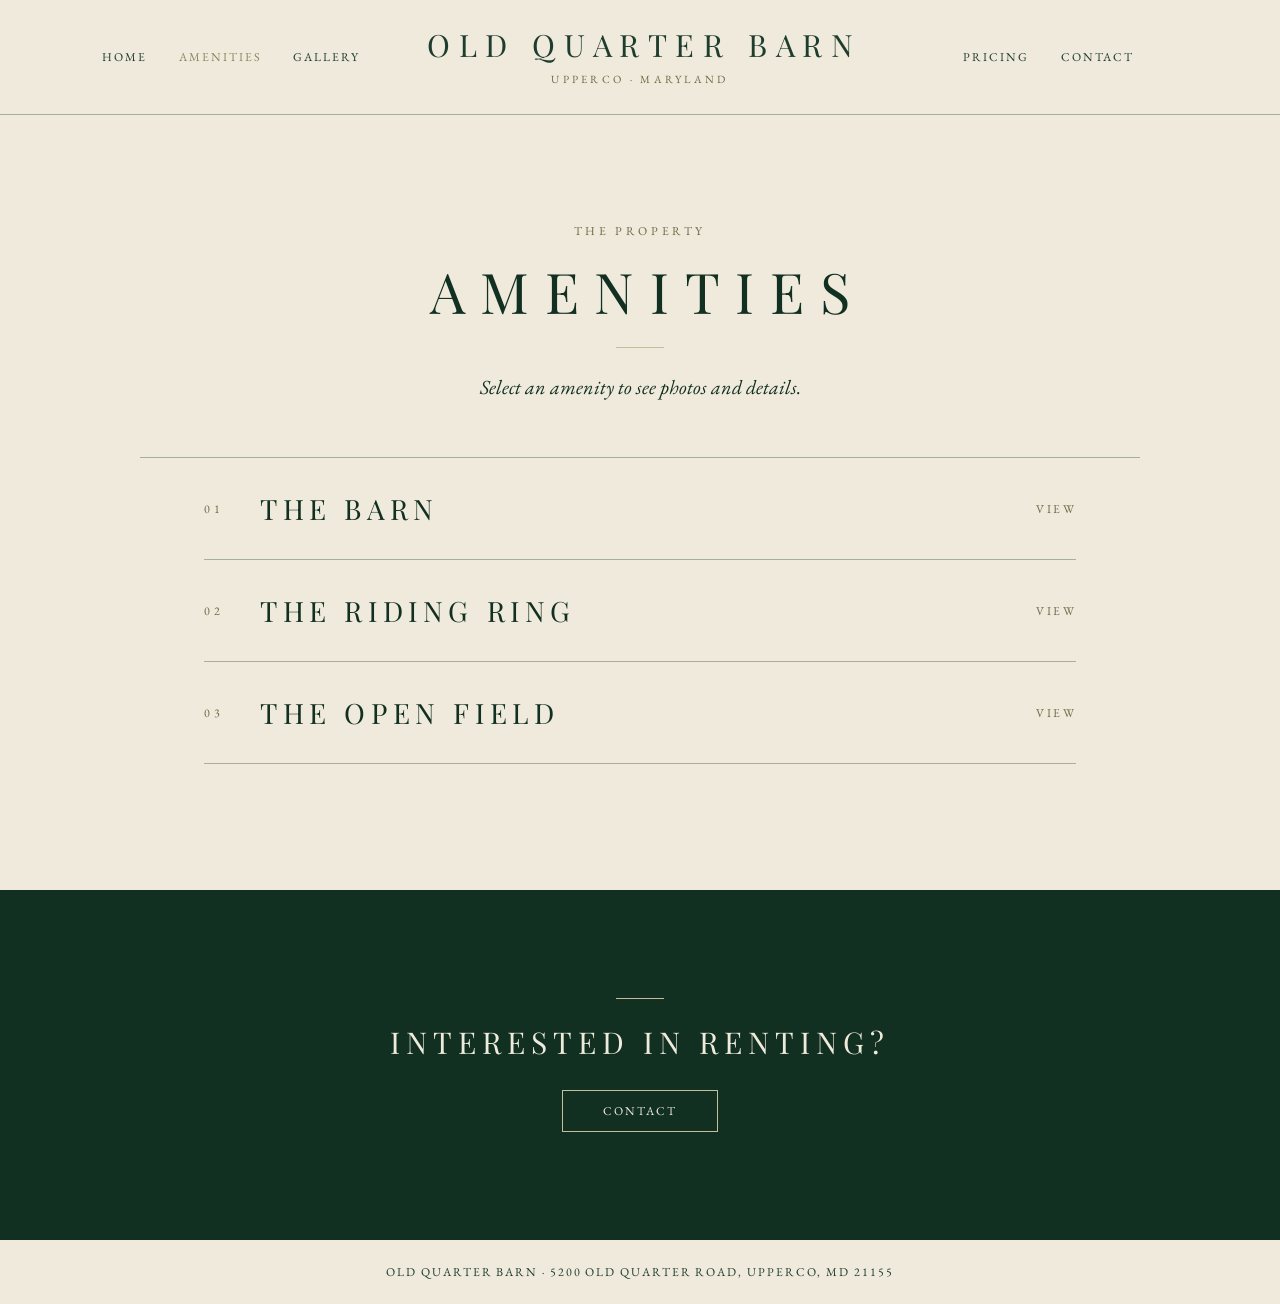
==== amenities.html @ 8952eebc "Add files via upload" ====
<!DOCTYPE html><html lang=en><head><title>Amenities · Old Quarter Barn</title><meta charset="utf-8"><meta name="viewport" content="width=device-width, initial-scale=1"><link rel="preconnect" href="https://fonts.googleapis.com"><link href="https://fonts.googleapis.com/css2?family=Pinyon+Script&family=Playfair+Display:wght@400;500&family=EB+Garamond:ital,wght@0,400;1,400&family=Cormorant+Garamond:ital,wght@0,300;0,400&display=swap" rel="stylesheet"><link rel="stylesheet" href="style.css"></head><body>
<header><nav><a href="index.html" class="">Home</a><a href="amenities.html" class="cur">Amenities</a><a href="index.html#gallery">Gallery</a></nav>
<div class="brand"><b>Old Quarter Barn</b><span>Upperco &middot; Maryland</span></div>
<nav><a href="index.html#pricing">Pricing</a><a href="index.html#visit">Contact</a></nav></header>
<section class="pagehead"><small>The Property</small><h1>Amenities</h1><div class="rule"></div><p>Select an amenity to see photos and details.</p></section>
<section class="list" id="list"></section>
<section class="dark deep" style="padding:12vh 5vw"><div class="rule"></div><h2 style="margin-bottom:28px">Interested in renting?</h2><a class="btn" style="background:none" href="index.html#visit">Contact</a></section>
<footer>Old Quarter Barn · 5200 Old Quarter Road, Upperco, MD 21155</footer>
<div id="ov"><div class="pic"><img id="pimg" alt=""><button class="arr" style="left:40px" id="prev" aria-label="Previous">&#8249;</button><button class="arr r" style="right:40px" id="next" aria-label="Next">&#8250;</button><div class="dots" id="dots"></div></div>
<div class="txt"><h2 id="ttl"></h2><div class="rule" style="margin:0 0 28px"></div><div id="body"></div><a class="btn" href="index.html#visit">Contact</a></div></div>
<button id="close">Close &times;</button>
<script>
var D=[
{name:'The Barn',pics:['media/aerial.jpg','media/interior.jpg','media/barn.jpg'],long:['A covered barn with two stalls, set at the center of the property.','Your horses are kept under cover and close to the ring and field, so everything you need each day is within a short walk.','The barn is yours alone for the length of the rental, with no other tenants on site.']},
{name:'The Riding Ring',pics:['media/ring.jpg','media/rider.jpg','media/aerial.jpg'],long:['A riding ring reserved for your use throughout the month.','Schedule your own lessons, schooling and training without waiting for a turn or sharing the space with other riders.','The ring sits beside the barn and field, which keeps tacking up, riding and cooling out within one stretch of the property.']},
{name:'The Open Field',pics:['media/fence.jpg','media/aerial.jpg','media/rider.jpg'],long:['An open field with room to ride, hack and park.','Use it for conditioning work, turnout or simply extra space around the barn and ring.','Like the rest of the property, the field is exclusively yours for the month.']}];
var o=-1,s=0,$=function(i){return document.getElementById(i)};
$('list').innerHTML=D.map(function(d,i){return '<button data-i="'+i+'"><span class="num">0'+(i+1)+'</span><span class="nm">'+d.name+'</span><span class="v">View</span></button>'}).join('');
function draw(){var d=D[o];$('ttl').textContent=d.name;$('body').innerHTML=d.long.map(function(p){return '<p>'+p+'</p>'}).join('');$('pimg').src=d.pics[s];$('pimg').alt=d.name;
$('dots').innerHTML=d.pics.map(function(_,i){return '<i data-s="'+i+'" style="width:'+(i==s?48:28)+'px;opacity:'+(i==s?1:.4)+'"></i>'}).join('')}
function open_(i){o=i;s=0;draw();$('ov').classList.add('open');document.body.style.overflow='hidden'}
function close_(){o=-1;$('ov').classList.remove('open');document.body.style.overflow=''}
function step(d){if(o<0)return;s=(s+d+3)%3;draw()}
$('list').onclick=function(e){var b=e.target.closest('button');if(b)open_(+b.dataset.i)};
$('dots').onclick=function(e){if(e.target.dataset.s){s=+e.target.dataset.s;draw()}};
$('prev').onclick=function(){step(-1)};$('next').onclick=function(){step(1)};$('close').onclick=close_;
document.addEventListener('keydown',function(e){if(e.key=='Escape')close_();if(e.key=='ArrowRight')step(1);if(e.key=='ArrowLeft')step(-1)});
setInterval(function(){step(1)},5000);
</script></body></html>
---- style.css ----
*{box-sizing:border-box}
body{margin:0;background:#efeadb;font-family:'EB Garamond',serif;color:#123022;font-size:19px}
a{color:#1f3d2e}a:hover{color:#123022}html{scroll-behavior:smooth}
header{display:grid;grid-template-columns:minmax(0,1fr) auto minmax(0,1fr);align-items:center;gap:20px;padding:28px 5vw;border-bottom:1px solid rgba(31,61,46,.35);color:#1f3d2e}
nav{display:flex;gap:clamp(12px,2.5vw,48px);flex-wrap:wrap;justify-content:center;font-size:12px;letter-spacing:.16em;text-transform:uppercase}
nav a{text-decoration:none;color:#1f3d2e}nav a.cur{color:#8a8660}
.brand{text-align:center}.brand b{display:block;font:400 clamp(16px,2.4vw,34px)/1.1 'Playfair Display',serif;white-space:nowrap;letter-spacing:.28em;text-transform:uppercase;padding-left:.28em}
.brand span{display:block;font-size:11px;letter-spacing:.3em;text-transform:uppercase;margin-top:10px;color:#6b6a45}
.hero{position:relative;height:100vh;height:100dvh;min-height:420px;background:#1f3d2e;display:flex;flex-direction:column;align-items:center;justify-content:center;text-align:center;overflow:hidden;color:#fff}
.hero video{position:absolute;inset:0;width:100%;height:100%;object-fit:cover}
.hero .shade{position:absolute;inset:0;background:rgba(10,26,18,.4)}
.hero .frame{position:absolute;inset:20px;border:1px solid rgba(201,170,107,.8);outline:1px solid rgba(201,170,107,.5);outline-offset:6px;pointer-events:none}
.eyebrow{position:relative;display:flex;align-items:center;gap:16px;font-size:12px;letter-spacing:.3em;text-transform:uppercase;color:#e2c987;margin-bottom:28px}
.eyebrow i{width:40px;height:1px;background:#d3c8a4}
.hero h1{position:relative;margin:0;padding:0 5vw;max-width:1000px;font:300 clamp(28px,4vw,54px)/1.05 'Cormorant Garamond',serif;letter-spacing:.04em;text-transform:uppercase;text-shadow:0 2px 12px rgba(0,0,0,.4)}
.hero h1 em{display:block;font:400 1.7em/1.1 'Pinyon Script',cursive;text-transform:none;letter-spacing:0;margin-top:.1em}
.intro{padding:12vh 5vw;display:flex;gap:28px;justify-content:center;align-items:flex-start;flex-wrap:wrap}
.intro img{display:block;outline:1px solid rgba(31,61,46,.45);outline-offset:6px;object-fit:cover}
.intro .a{width:min(280px,100%);aspect-ratio:3/4}.intro .b{width:100%;aspect-ratio:3/2;margin-bottom:22px}
.intro p{font-size:17px;line-height:1.6;text-align:justify;margin:0 0 24px}
.btn{display:inline-block;border:1px solid #c8bd9a;padding:12px 40px;font-size:12px;letter-spacing:.16em;text-transform:uppercase;text-decoration:none;background:#1f3d2e;color:#efeadb}
.btn:hover{background:#123022;color:#efeadb}
h2{font:400 clamp(20px,2.4vw,30px)/1.3 'Playfair Display',serif;text-transform:uppercase;letter-spacing:.2em;margin:0 0 24px}
.rule{width:48px;height:1px;background:#c8bd9a;margin:0 auto 24px}
.dark{padding:12vh 5vw;text-align:center;background:#1f3d2e;color:#efeadb}
.dark.deep{background:#123022;padding:16vh 5vw}
.grid4{display:grid;grid-template-columns:repeat(auto-fit,minmax(200px,1fr));gap:40px;max-width:1000px;margin:40px auto 0}
.grid4 .n{font-size:13px;letter-spacing:.16em;text-transform:uppercase;margin-bottom:10px;color:#d3c8a4}.grid4 .t{font-size:18px;line-height:1.5;font-style:italic}
.gallery{padding:12vh 5vw}.gallery div{display:grid;grid-template-columns:repeat(auto-fit,minmax(240px,1fr));gap:20px;max-width:1100px;margin:0 auto}
.gallery img{width:100%;aspect-ratio:4/3;object-fit:cover;display:block;cursor:zoom-in}
.price{font-size:clamp(40px,6vw,72px);font-weight:300;margin-bottom:16px;color:#d3c8a4}.price small{font-size:22px;font-style:italic}
.visit{padding:12vh 5vw;display:grid;grid-template-columns:repeat(auto-fit,minmax(300px,1fr));gap:48px;max-width:1000px;margin:0 auto}
address{font-style:normal;font-size:22px;line-height:1.5;margin-bottom:24px}
.visit iframe{width:100%;min-height:300px;height:100%;border:0}
footer{padding:32px 5vw;text-align:center;font-size:12px;letter-spacing:.16em;text-transform:uppercase;color:#1f3d2e}
.logo{display:inline-flex;align-items:center;justify-content:center;width:44px;height:44px;border:1px solid #c8bd9a;border-radius:50%;outline:1px solid #c8bd9a;outline-offset:3px;font-size:18px;margin-bottom:20px}
/* amenities */
.pagehead{padding:12vh 5vw 6vh;text-align:center}.pagehead small{display:block;font-size:12px;letter-spacing:.3em;text-transform:uppercase;color:#6b6a45;margin-bottom:20px}
.pagehead h1{font:400 clamp(28px,4.4vw,56px)/1.15 'Playfair Display',serif;text-transform:uppercase;letter-spacing:.28em;padding-left:.28em;margin:0 0 24px}
.pagehead p{max-width:520px;margin:0 auto;font-size:20px;line-height:1.55;font-style:italic}
.list{padding:0 5vw 14vh;max-width:1000px;margin:0 auto;border-top:1px solid rgba(31,61,46,.35)}
.list button{all:unset;box-sizing:border-box;width:100%;display:flex;align-items:center;gap:24px;padding:32px 0;cursor:pointer;border-bottom:1px solid rgba(31,61,46,.35);transition:padding .2s}
.list button:hover{padding-left:12px}.list .num{font-size:12px;letter-spacing:.3em;color:#6b6a45;width:32px}
.list .nm{flex:1;font:400 clamp(18px,2.2vw,28px) 'Playfair Display',serif;letter-spacing:.2em;text-transform:uppercase}.list .v{font-size:12px;letter-spacing:.2em;text-transform:uppercase;color:#6b6a45}
#ov{position:fixed;inset:0;z-index:100;opacity:0;visibility:hidden;transform:scale(1.04);transition:opacity .6s,transform .7s cubic-bezier(.2,.7,.2,1),visibility .6s;background:#123022;color:#efeadb;display:grid;grid-template-columns:minmax(0,1.3fr) minmax(0,1fr);overflow:auto}
#ov.open{opacity:1;visibility:visible;transform:none}
.pic{position:relative;min-height:100vh;background:#1f3d2e}.pic img{position:absolute;inset:88px 24px 24px;width:calc(100% - 48px);height:calc(100% - 112px);object-fit:cover;border:1px solid rgba(200,189,154,.6)}
.arr{position:absolute;top:50%;width:48px;height:48px;margin-top:-24px;border:1px solid #c8bd9a;border-radius:50%;background:#123022;color:#efeadb;font-size:22px;cursor:pointer;display:flex;align-items:center;justify-content:center;padding:0}
.arr:hover{background:#1f3d2e}.dots{position:absolute;bottom:40px;left:0;right:0;display:flex;justify-content:center;gap:12px}
.dots i{height:2px;background:#d3c8a4;background-clip:content-box;padding:8px 0;cursor:pointer;transition:width .3s,opacity .3s}
.txt{padding:96px clamp(24px,4vw,56px) 56px;display:flex;flex-direction:column;justify-content:center}
.txt h2{font-size:clamp(24px,3vw,38px)}.txt p{font-size:19px;line-height:1.7;margin:0 0 18px}.txt .btn{align-self:flex-start;margin-top:16px;background:none}
#close{position:fixed;top:24px;right:32px;z-index:101;cursor:pointer;font:inherit;font-size:12px;letter-spacing:.2em;text-transform:uppercase;padding:10px 18px;background:#123022;border:1px solid #c8bd9a;color:#efeadb;display:none}
#ov.open~#close{display:block}
@media(max-width:800px){#ov{grid-template-columns:1fr}.pic{min-height:60vh}.arr{left:12px}.arr.r{left:auto;right:12px}}
@media(max-width:700px){header{grid-template-columns:1fr}}

/* hero fills the screen below the cream bar */
:root{--hh:112px}
.hero{height:calc(100vh - var(--hh));height:calc(100dvh - var(--hh))}
.visit{padding-bottom:6vh}
footer{padding:24px 5vw}
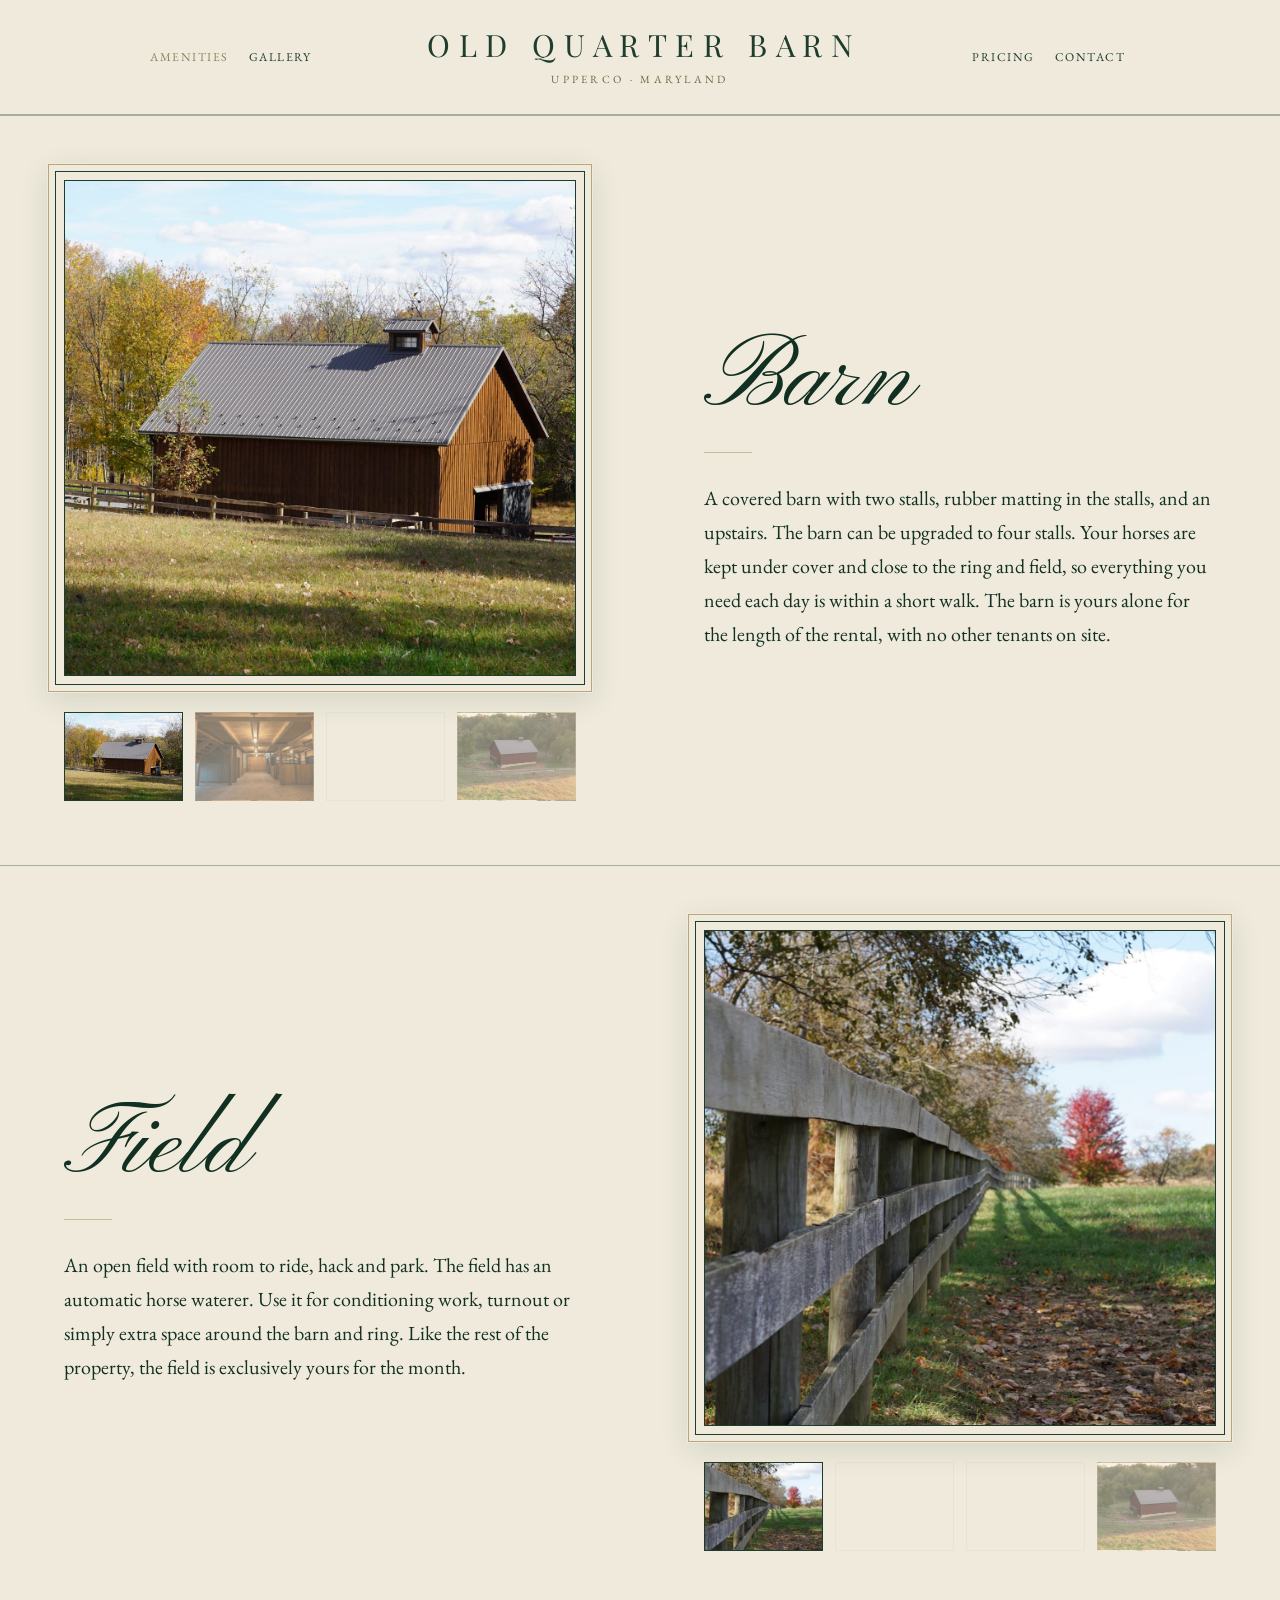
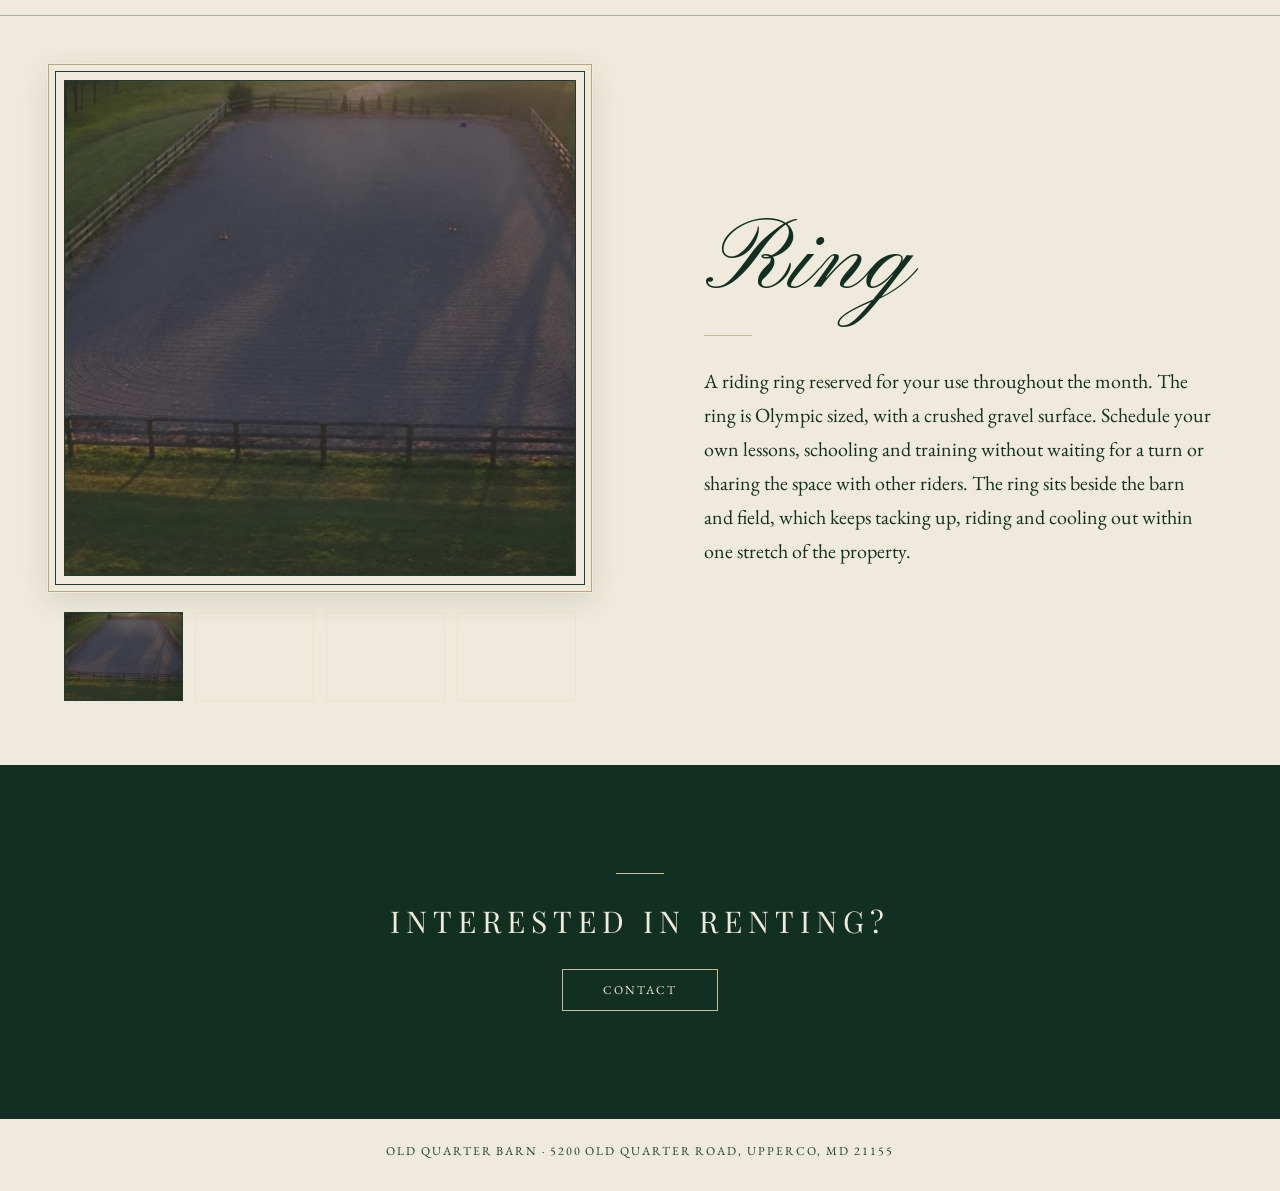
==== commit 8f602c8e: "Add files via upload" ====
--- a/amenities.html
+++ b/amenities.html
@@ -1,29 +1,11 @@
-<!DOCTYPE html><html lang=en><head><title>Amenities · Old Quarter Barn</title><meta charset="utf-8"><meta name="viewport" content="width=device-width, initial-scale=1"><link rel="preconnect" href="https://fonts.googleapis.com"><link href="https://fonts.googleapis.com/css2?family=Pinyon+Script&family=Playfair+Display:wght@400;500&family=EB+Garamond:ital,wght@0,400;1,400&family=Cormorant+Garamond:ital,wght@0,300;0,400&display=swap" rel="stylesheet"><link rel="stylesheet" href="style.css"></head><body>
-<header><nav><a href="index.html" class="">Home</a><a href="amenities.html" class="cur">Amenities</a><a href="index.html#gallery">Gallery</a></nav>
-<div class="brand"><b>Old Quarter Barn</b><span>Upperco &middot; Maryland</span></div>
-<nav><a href="index.html#pricing">Pricing</a><a href="index.html#visit">Contact</a></nav></header>
-<section class="pagehead"><small>The Property</small><h1>Amenities</h1><div class="rule"></div><p>Select an amenity to see photos and details.</p></section>
-<section class="list" id="list"></section>
-<section class="dark deep" style="padding:12vh 5vw"><div class="rule"></div><h2 style="margin-bottom:28px">Interested in renting?</h2><a class="btn" style="background:none" href="index.html#visit">Contact</a></section>
-<footer>Old Quarter Barn · 5200 Old Quarter Road, Upperco, MD 21155</footer>
-<div id="ov"><div class="pic"><img id="pimg" alt=""><button class="arr" style="left:40px" id="prev" aria-label="Previous">&#8249;</button><button class="arr r" style="right:40px" id="next" aria-label="Next">&#8250;</button><div class="dots" id="dots"></div></div>
-<div class="txt"><h2 id="ttl"></h2><div class="rule" style="margin:0 0 28px"></div><div id="body"></div><a class="btn" href="index.html#visit">Contact</a></div></div>
-<button id="close">Close &times;</button>
+<!DOCTYPE html><html lang="en"><head><meta charset="utf-8"><meta name="viewport" content="width=device-width, initial-scale=1"><title>Amenities · Old Quarter Barn</title><link rel="preconnect" href="https://fonts.googleapis.com"><link href="https://fonts.googleapis.com/css2?family=Pinyon+Script&family=Playfair+Display:wght@400;500&family=EB+Garamond:ital,wght@0,400;1,400&family=Cormorant+Garamond:ital,wght@0,300;0,400&display=swap" rel="stylesheet"><link rel="stylesheet" href="style.css"></head><body><header><nav><a href="amenities.html" class="cur">Amenities</a><a href="gallery.html">Gallery</a></nav>
+<a class="brand" href="index.html"><b>Old Quarter Barn</b><span>Upperco &middot; Maryland</span></a>
+<nav><a href="pricing.html">Pricing</a><a href="contact.html">Contact</a></nav></header><section class="am" id="barn" data-k="0"><div class="am-img" style="order:0"><div class="slides"><div class="slide on" style="background-image:url(media/barn.jpg)" role="img" aria-label="Barn exterior"></div><div class="slide" style="background-image:url(media/interior.jpg)" role="img" aria-label="Stalls"></div><div class="slide" style="background-image:url(media/interior-wide.jpg)" role="img" aria-label="Barn interior"></div><div class="slide" style="background-image:url(media/aerial.jpg)" role="img" aria-label="Barn from above"></div></div><div class="thumbs"><button class="th on" data-n="0" style="background-image:url(media/barn.jpg)" aria-label="Barn exterior"></button><button class="th" data-n="1" style="background-image:url(media/interior.jpg)" aria-label="Stalls"></button><button class="th" data-n="2" style="background-image:url(media/interior-wide.jpg)" aria-label="Barn interior"></button><button class="th" data-n="3" style="background-image:url(media/aerial.jpg)" aria-label="Barn from above"></button></div></div>
+<div class="am-txt"><h2 class="script">Barn</h2><div class="rule l"></div><p>A covered barn with two stalls, rubber matting in the stalls, and an upstairs. The barn can be upgraded to four stalls. Your horses are kept under cover and close to the ring and field, so everything you need each day is within a short walk. The barn is yours alone for the length of the rental, with no other tenants on site.</p></div></section><section class="am" id="field" data-k="1"><div class="am-img" style="order:2"><div class="slides"><div class="slide on" style="background-image:url(media/fence.jpg)" role="img" aria-label="Fence line and field"></div><div class="slide" style="background-image:url(media/barn-front.jpg)" role="img" aria-label="Open field"></div><div class="slide" style="background-image:url(media/barn-side.jpg)" role="img" aria-label="Field and barn"></div><div class="slide" style="background-image:url(media/aerial.jpg)" role="img" aria-label="Aerial view"></div></div><div class="thumbs"><button class="th on" data-n="0" style="background-image:url(media/fence.jpg)" aria-label="Fence line and field"></button><button class="th" data-n="1" style="background-image:url(media/barn-front.jpg)" aria-label="Open field"></button><button class="th" data-n="2" style="background-image:url(media/barn-side.jpg)" aria-label="Field and barn"></button><button class="th" data-n="3" style="background-image:url(media/aerial.jpg)" aria-label="Aerial view"></button></div></div>
+<div class="am-txt"><h2 class="script">Field</h2><div class="rule l"></div><p>An open field with room to ride, hack and park. The field has an automatic horse waterer. Use it for conditioning work, turnout or simply extra space around the barn and ring. Like the rest of the property, the field is exclusively yours for the month.</p></div></section><section class="am" id="ring" data-k="2"><div class="am-img" style="order:0"><div class="slides"><div class="slide on" style="background-image:url(media/ring.jpg)" role="img" aria-label="Riding ring"></div><div class="slide" style="background-image:url(media/ring-wide.jpg)" role="img" aria-label="Ring footing"></div><div class="slide" style="background-image:url(media/ring-angle.jpg)" role="img" aria-label="Ring from above"></div><div class="slide" style="background-image:url(media/ride-canter.jpg)" role="img" aria-label="Riding in the ring"></div></div><div class="thumbs"><button class="th on" data-n="0" style="background-image:url(media/ring.jpg)" aria-label="Riding ring"></button><button class="th" data-n="1" style="background-image:url(media/ring-wide.jpg)" aria-label="Ring footing"></button><button class="th" data-n="2" style="background-image:url(media/ring-angle.jpg)" aria-label="Ring from above"></button><button class="th" data-n="3" style="background-image:url(media/ride-canter.jpg)" aria-label="Riding in the ring"></button></div></div>
+<div class="am-txt"><h2 class="script">Ring</h2><div class="rule l"></div><p>A riding ring reserved for your use throughout the month. The ring is Olympic sized, with a crushed gravel surface. Schedule your own lessons, schooling and training without waiting for a turn or sharing the space with other riders. The ring sits beside the barn and field, which keeps tacking up, riding and cooling out within one stretch of the property.</p></div></section><section class="cta"><div class="rule"></div><h2>Interested in renting?</h2><a class="btn ghost" href="contact.html">Contact</a></section><footer>Old Quarter Barn · 5200 Old Quarter Road, Upperco, MD 21155</footer>
 <script>
-var D=[
-{name:'The Barn',pics:['media/aerial.jpg','media/interior.jpg','media/barn.jpg'],long:['A covered barn with two stalls, set at the center of the property.','Your horses are kept under cover and close to the ring and field, so everything you need each day is within a short walk.','The barn is yours alone for the length of the rental, with no other tenants on site.']},
-{name:'The Riding Ring',pics:['media/ring.jpg','media/rider.jpg','media/aerial.jpg'],long:['A riding ring reserved for your use throughout the month.','Schedule your own lessons, schooling and training without waiting for a turn or sharing the space with other riders.','The ring sits beside the barn and field, which keeps tacking up, riding and cooling out within one stretch of the property.']},
-{name:'The Open Field',pics:['media/fence.jpg','media/aerial.jpg','media/rider.jpg'],long:['An open field with room to ride, hack and park.','Use it for conditioning work, turnout or simply extra space around the barn and ring.','Like the rest of the property, the field is exclusively yours for the month.']}];
-var o=-1,s=0,$=function(i){return document.getElementById(i)};
-$('list').innerHTML=D.map(function(d,i){return '<button data-i="'+i+'"><span class="num">0'+(i+1)+'</span><span class="nm">'+d.name+'</span><span class="v">View</span></button>'}).join('');
-function draw(){var d=D[o];$('ttl').textContent=d.name;$('body').innerHTML=d.long.map(function(p){return '<p>'+p+'</p>'}).join('');$('pimg').src=d.pics[s];$('pimg').alt=d.name;
-$('dots').innerHTML=d.pics.map(function(_,i){return '<i data-s="'+i+'" style="width:'+(i==s?48:28)+'px;opacity:'+(i==s?1:.4)+'"></i>'}).join('')}
-function open_(i){o=i;s=0;draw();$('ov').classList.add('open');document.body.style.overflow='hidden'}
-function close_(){o=-1;$('ov').classList.remove('open');document.body.style.overflow=''}
-function step(d){if(o<0)return;s=(s+d+3)%3;draw()}
-$('list').onclick=function(e){var b=e.target.closest('button');if(b)open_(+b.dataset.i)};
-$('dots').onclick=function(e){if(e.target.dataset.s){s=+e.target.dataset.s;draw()}};
-$('prev').onclick=function(){step(-1)};$('next').onclick=function(){step(1)};$('close').onclick=close_;
-document.addEventListener('keydown',function(e){if(e.key=='Escape')close_();if(e.key=='ArrowRight')step(1);if(e.key=='ArrowLeft')step(-1)});
-setInterval(function(){step(1)},5000);
-</script></body></html>
+document.querySelectorAll('.am').forEach(function(sec){var sl=sec.querySelectorAll('.slide'),th=sec.querySelectorAll('.th'),i=0;
+function go(n){i=(n+sl.length)%sl.length;sl.forEach(function(s,k){s.classList.toggle('on',k==i)});th.forEach(function(t,k){t.classList.toggle('on',k==i)})}
+th.forEach(function(t){t.onclick=function(){go(+t.dataset.n)}});setInterval(function(){go(i+1)},6000)});
+</script></body></html>
--- a/style.css
+++ b/style.css
@@ -1,62 +1,92 @@
 *{box-sizing:border-box}
-body{margin:0;background:#efeadb;font-family:'EB Garamond',serif;color:#123022;font-size:19px}
-a{color:#1f3d2e}a:hover{color:#123022}html{scroll-behavior:smooth}
-header{display:grid;grid-template-columns:minmax(0,1fr) auto minmax(0,1fr);align-items:center;gap:20px;padding:28px 5vw;border-bottom:1px solid rgba(31,61,46,.35);color:#1f3d2e}
-nav{display:flex;gap:clamp(12px,2.5vw,48px);flex-wrap:wrap;justify-content:center;font-size:12px;letter-spacing:.16em;text-transform:uppercase}
-nav a{text-decoration:none;color:#1f3d2e}nav a.cur{color:#8a8660}
-.brand{text-align:center}.brand b{display:block;font:400 clamp(16px,2.4vw,34px)/1.1 'Playfair Display',serif;white-space:nowrap;letter-spacing:.28em;text-transform:uppercase;padding-left:.28em}
-.brand span{display:block;font-size:11px;letter-spacing:.3em;text-transform:uppercase;margin-top:10px;color:#6b6a45}
-.hero{position:relative;height:100vh;height:100dvh;min-height:420px;background:#1f3d2e;display:flex;flex-direction:column;align-items:center;justify-content:center;text-align:center;overflow:hidden;color:#fff}
+:root{--hh:112px;--g:#1f3d2e;--dk:#123022;--cream:#efeadb;--tan:#b8a778;--line:#c8bd9a;--mut:#6b6a45}
+body{margin:0;background:var(--cream);font-family:'EB Garamond',serif;color:var(--dk);font-size:19px}
+a{color:var(--g)}a:hover{color:var(--dk)}html{scroll-behavior:smooth}
+.script{font-family:'Pinyon Script',cursive;font-weight:400}
+h2{font:400 clamp(20px,2.4vw,30px)/1.3 'Playfair Display',serif;text-transform:uppercase;letter-spacing:.2em;margin:0 0 24px}
+.rule{width:48px;height:1px;background:var(--line);margin:0 auto 24px}.rule.l{margin:0 0 28px}
+/* header */
+header{display:grid;grid-template-columns:minmax(0,1fr) auto minmax(0,1fr);align-items:center;gap:20px;padding:28px 5vw;border-bottom:1px solid rgba(31,61,46,.35);color:var(--g)}
+nav{display:flex;gap:clamp(10px,1.6vw,36px);flex-wrap:nowrap;white-space:nowrap;justify-content:center;font-size:12px;letter-spacing:.12em;text-transform:uppercase}
+nav a{text-decoration:none;color:var(--g)}nav a.cur{color:#8a8660}
+.brand{display:block;text-decoration:none;color:inherit;text-align:center}
+.brand b{display:block;font:400 clamp(16px,2.4vw,34px)/1.1 'Playfair Display',serif;white-space:nowrap;letter-spacing:.28em;text-transform:uppercase;padding-left:.28em}
+.brand span{display:block;font-size:11px;letter-spacing:.3em;text-transform:uppercase;margin-top:10px;color:var(--mut)}
+@media(max-width:700px){header{grid-template-columns:1fr;gap:14px;padding:20px 5vw}.brand{order:-1}}
+/* buttons */
+.btn{display:inline-block;border:1px solid var(--line);padding:12px 40px;font-size:12px;letter-spacing:.16em;text-transform:uppercase;text-decoration:none;background:var(--g);color:var(--cream);cursor:pointer;font-family:inherit}
+.btn:hover{background:var(--dk);color:var(--cream)}.btn.ghost{background:none}.btn.ghost:hover{background:var(--g)}
+.btn.solid{border:0;padding:14px 44px;letter-spacing:.2em;align-self:flex-start}
+.sm{font-size:12px;letter-spacing:.2em;text-transform:uppercase}
+/* home */
+.hero{position:relative;height:calc(100vh - var(--hh));height:calc(100dvh - var(--hh));min-height:420px;background:var(--g);display:flex;flex-direction:column;align-items:center;justify-content:center;text-align:center;overflow:hidden;color:#fff}
 .hero video{position:absolute;inset:0;width:100%;height:100%;object-fit:cover}
 .hero .shade{position:absolute;inset:0;background:rgba(10,26,18,.4)}
 .hero .frame{position:absolute;inset:20px;border:1px solid rgba(201,170,107,.8);outline:1px solid rgba(201,170,107,.5);outline-offset:6px;pointer-events:none}
-.eyebrow{position:relative;display:flex;align-items:center;gap:16px;font-size:12px;letter-spacing:.3em;text-transform:uppercase;color:#e2c987;margin-bottom:28px}
-.eyebrow i{width:40px;height:1px;background:#d3c8a4}
+.eyebrow{position:relative;display:flex;align-items:center;gap:16px;font-size:12px;letter-spacing:.3em;text-transform:uppercase;color:#e2c987;margin-bottom:28px}.eyebrow i{width:40px;height:1px;background:#d3c8a4}
 .hero h1{position:relative;margin:0;padding:0 5vw;max-width:1000px;font:300 clamp(28px,4vw,54px)/1.05 'Cormorant Garamond',serif;letter-spacing:.04em;text-transform:uppercase;text-shadow:0 2px 12px rgba(0,0,0,.4)}
 .hero h1 em{display:block;font:400 1.7em/1.1 'Pinyon Script',cursive;text-transform:none;letter-spacing:0;margin-top:.1em}
 .intro{padding:12vh 5vw;display:flex;gap:28px;justify-content:center;align-items:flex-start;flex-wrap:wrap}
 .intro img{display:block;outline:1px solid rgba(31,61,46,.45);outline-offset:6px;object-fit:cover}
 .intro .a{width:min(280px,100%);aspect-ratio:3/4}.intro .b{width:100%;aspect-ratio:3/2;margin-bottom:22px}
 .intro p{font-size:17px;line-height:1.6;text-align:justify;margin:0 0 24px}
-.btn{display:inline-block;border:1px solid #c8bd9a;padding:12px 40px;font-size:12px;letter-spacing:.16em;text-transform:uppercase;text-decoration:none;background:#1f3d2e;color:#efeadb}
-.btn:hover{background:#123022;color:#efeadb}
-h2{font:400 clamp(20px,2.4vw,30px)/1.3 'Playfair Display',serif;text-transform:uppercase;letter-spacing:.2em;margin:0 0 24px}
-.rule{width:48px;height:1px;background:#c8bd9a;margin:0 auto 24px}
-.dark{padding:12vh 5vw;text-align:center;background:#1f3d2e;color:#efeadb}
-.dark.deep{background:#123022;padding:16vh 5vw}
+.dark{padding:12vh 5vw;text-align:center;background:var(--g);color:var(--cream)}.dark.deep{background:var(--dk);padding:16vh 5vw}
 .grid4{display:grid;grid-template-columns:repeat(auto-fit,minmax(200px,1fr));gap:40px;max-width:1000px;margin:40px auto 0}
 .grid4 .n{font-size:13px;letter-spacing:.16em;text-transform:uppercase;margin-bottom:10px;color:#d3c8a4}.grid4 .t{font-size:18px;line-height:1.5;font-style:italic}
-.gallery{padding:12vh 5vw}.gallery div{display:grid;grid-template-columns:repeat(auto-fit,minmax(240px,1fr));gap:20px;max-width:1100px;margin:0 auto}
-.gallery img{width:100%;aspect-ratio:4/3;object-fit:cover;display:block;cursor:zoom-in}
 .price{font-size:clamp(40px,6vw,72px);font-weight:300;margin-bottom:16px;color:#d3c8a4}.price small{font-size:22px;font-style:italic}
-.visit{padding:12vh 5vw;display:grid;grid-template-columns:repeat(auto-fit,minmax(300px,1fr));gap:48px;max-width:1000px;margin:0 auto}
+.visit{padding:12vh 5vw 6vh;display:grid;grid-template-columns:repeat(auto-fit,minmax(300px,1fr));gap:48px;max-width:1000px;margin:0 auto}
 address{font-style:normal;font-size:22px;line-height:1.5;margin-bottom:24px}
 .visit iframe{width:100%;min-height:300px;height:100%;border:0}
-footer{padding:32px 5vw;text-align:center;font-size:12px;letter-spacing:.16em;text-transform:uppercase;color:#1f3d2e}
-.logo{display:inline-flex;align-items:center;justify-content:center;width:44px;height:44px;border:1px solid #c8bd9a;border-radius:50%;outline:1px solid #c8bd9a;outline-offset:3px;font-size:18px;margin-bottom:20px}
+footer{padding:24px 5vw 32px;text-align:center;font-size:12px;letter-spacing:.16em;text-transform:uppercase;color:var(--g)}footer.bt{border-top:1px solid rgba(31,61,46,.35)}
+.logo{display:inline-flex;align-items:center;justify-content:center;width:44px;height:44px;border:1px solid var(--line);border-radius:50%;outline:1px solid var(--line);outline-offset:3px;font-size:18px;margin-bottom:20px}
+.cta{padding:12vh 5vw;text-align:center;background:var(--dk);color:var(--cream)}.cta .btn{color:var(--cream)}.cta h2{margin-bottom:28px}.cta .rule{margin-bottom:28px}
 /* amenities */
-.pagehead{padding:12vh 5vw 6vh;text-align:center}.pagehead small{display:block;font-size:12px;letter-spacing:.3em;text-transform:uppercase;color:#6b6a45;margin-bottom:20px}
-.pagehead h1{font:400 clamp(28px,4.4vw,56px)/1.15 'Playfair Display',serif;text-transform:uppercase;letter-spacing:.28em;padding-left:.28em;margin:0 0 24px}
-.pagehead p{max-width:520px;margin:0 auto;font-size:20px;line-height:1.55;font-style:italic}
-.list{padding:0 5vw 14vh;max-width:1000px;margin:0 auto;border-top:1px solid rgba(31,61,46,.35)}
-.list button{all:unset;box-sizing:border-box;width:100%;display:flex;align-items:center;gap:24px;padding:32px 0;cursor:pointer;border-bottom:1px solid rgba(31,61,46,.35);transition:padding .2s}
-.list button:hover{padding-left:12px}.list .num{font-size:12px;letter-spacing:.3em;color:#6b6a45;width:32px}
-.list .nm{flex:1;font:400 clamp(18px,2.2vw,28px) 'Playfair Display',serif;letter-spacing:.2em;text-transform:uppercase}.list .v{font-size:12px;letter-spacing:.2em;text-transform:uppercase;color:#6b6a45}
-#ov{position:fixed;inset:0;z-index:100;opacity:0;visibility:hidden;transform:scale(1.04);transition:opacity .6s,transform .7s cubic-bezier(.2,.7,.2,1),visibility .6s;background:#123022;color:#efeadb;display:grid;grid-template-columns:minmax(0,1.3fr) minmax(0,1fr);overflow:auto}
-#ov.open{opacity:1;visibility:visible;transform:none}
-.pic{position:relative;min-height:100vh;background:#1f3d2e}.pic img{position:absolute;inset:88px 24px 24px;width:calc(100% - 48px);height:calc(100% - 112px);object-fit:cover;border:1px solid rgba(200,189,154,.6)}
-.arr{position:absolute;top:50%;width:48px;height:48px;margin-top:-24px;border:1px solid #c8bd9a;border-radius:50%;background:#123022;color:#efeadb;font-size:22px;cursor:pointer;display:flex;align-items:center;justify-content:center;padding:0}
-.arr:hover{background:#1f3d2e}.dots{position:absolute;bottom:40px;left:0;right:0;display:flex;justify-content:center;gap:12px}
-.dots i{height:2px;background:#d3c8a4;background-clip:content-box;padding:8px 0;cursor:pointer;transition:width .3s,opacity .3s}
-.txt{padding:96px clamp(24px,4vw,56px) 56px;display:flex;flex-direction:column;justify-content:center}
-.txt h2{font-size:clamp(24px,3vw,38px)}.txt p{font-size:19px;line-height:1.7;margin:0 0 18px}.txt .btn{align-self:flex-start;margin-top:16px;background:none}
-#close{position:fixed;top:24px;right:32px;z-index:101;cursor:pointer;font:inherit;font-size:12px;letter-spacing:.2em;text-transform:uppercase;padding:10px 18px;background:#123022;border:1px solid #c8bd9a;color:#efeadb;display:none}
-#ov.open~#close{display:block}
-@media(max-width:800px){#ov{grid-template-columns:1fr}.pic{min-height:60vh}.arr{left:12px}.arr.r{left:auto;right:12px}}
-@media(max-width:700px){header{grid-template-columns:1fr}}
-
-/* hero fills the screen below the cream bar */
-:root{--hh:112px}
-.hero{height:calc(100vh - var(--hh));height:calc(100dvh - var(--hh))}
-.visit{padding-bottom:6vh}
-footer{padding:24px 5vw}
+.am{display:grid;grid-template-columns:repeat(auto-fit,minmax(340px,1fr));border-top:1px solid rgba(31,61,46,.35);min-height:calc(100vh - 150px)}
+.am-img{min-width:0;display:flex;flex-direction:column;gap:36px;padding:clamp(36px,5vw,72px)}
+.slides{position:relative;flex:1;min-height:340px;background:#d8d2bb;overflow:hidden;border:1px solid var(--g);box-shadow:0 0 0 8px var(--cream),0 0 0 9px var(--g),0 0 0 15px var(--cream),0 0 0 16px #b8a778,0 0 0 17px var(--cream),0 8px 28px 16px rgba(18,48,34,.12)}
+.slide{position:absolute;inset:0;background-size:cover;background-position:center;opacity:0;transition:opacity .8s ease}.slide.on{opacity:1}
+.thumbs{display:grid;grid-template-columns:repeat(4,minmax(0,1fr));gap:12px}
+.th{all:unset;box-sizing:border-box;aspect-ratio:4/3;background-size:cover;background-position:center;border:1px solid rgba(200,189,154,.3);opacity:.55;cursor:pointer}.th.on{opacity:1;border-color:var(--g)}
+.am-txt{min-width:0;padding:clamp(48px,8vh,96px) clamp(24px,5vw,72px);display:flex;flex-direction:column;justify-content:center}
+.am-txt h2.script{font:400 clamp(64px,8vw,120px)/1 'Pinyon Script',cursive;text-transform:none;letter-spacing:0;margin:0 0 20px}
+.am-txt p{font-size:20px;line-height:1.7;margin:0}
+/* banners (pricing/contact) */
+.banner{position:relative;background:var(--dk);color:var(--cream);padding:13vh 5vw 11vh;text-align:center;overflow:hidden}
+.banner .f1{position:absolute;inset:24px;border:1px solid rgba(200,189,154,.7);pointer-events:none}.banner .f2{position:absolute;inset:32px;border:1px solid rgba(200,189,154,.35);pointer-events:none}
+.big{font-size:clamp(72px,11vw,160px);line-height:1;margin:0 0 20px;color:#f3ead0;position:relative}
+.sub{position:relative;display:flex;align-items:center;justify-content:center;gap:18px;font-size:12px;letter-spacing:.34em;text-transform:uppercase;color:#d3c8a4;flex-wrap:wrap}
+.ln{width:clamp(30px,8vw,90px);height:1px;background:var(--line)}.dia{width:7px;height:7px;border:1px solid var(--line);transform:rotate(45deg);display:block;flex:none}.dia.g{border-color:var(--tan)}
+.pcard-wrap{padding:0 5vw 14vh;display:flex;justify-content:center;margin-top:-6vh;position:relative}
+.pcard{position:relative;width:min(820px,100%);background:#f6f1e3;border:1px solid var(--g);box-shadow:0 0 0 8px #f6f1e3,0 0 0 9px var(--g),0 0 0 15px var(--cream),0 0 0 16px var(--tan),0 24px 60px rgba(18,48,34,.22);padding:clamp(40px,7vw,88px) clamp(24px,6vw,72px);text-align:center;margin:17px 0}
+.c{position:absolute;width:28px;height:28px;border:0 solid var(--tan)}.tl{top:14px;left:14px;border-top-width:1px;border-left-width:1px}.tr{top:14px;right:14px;border-top-width:1px;border-right-width:1px}.bl{bottom:14px;left:14px;border-bottom-width:1px;border-left-width:1px}.br{bottom:14px;right:14px;border-bottom-width:1px;border-right-width:1px}
+.lab{font-size:12px;letter-spacing:.34em;text-transform:uppercase;color:var(--mut);margin-bottom:18px}
+.amt{display:flex;justify-content:center;align-items:flex-start;gap:8px;font-family:'Playfair Display',serif;line-height:1}.amt .cur{font-size:clamp(24px,3.4vw,40px);margin-top:.3em}.amt .num{font-size:clamp(72px,12vw,140px);letter-spacing:.02em}
+.per{font-size:clamp(32px,4vw,48px);margin:10px 0 36px;color:var(--g)}
+.orn{display:flex;align-items:center;justify-content:center;gap:16px;margin-bottom:36px}.orn span{width:60px;height:1px;background:var(--tan)}
+.incs{display:grid;grid-template-columns:repeat(auto-fit,minmax(240px,1fr));gap:20px 40px;text-align:left;font-size:20px;line-height:1.45}
+.inc{display:flex;gap:14px;align-items:flex-start}.inc i{width:7px;height:7px;background:var(--tan);transform:rotate(45deg);flex:none;margin-top:.55em}
+/* contact */
+.cgrid{padding:12vh 5vw;max-width:1200px;margin:0 auto;display:grid;grid-template-columns:repeat(auto-fit,minmax(300px,1fr));gap:clamp(40px,6vw,96px);align-items:start}
+.cgrid>div{min-width:0}.cgrid address{font-size:22px;line-height:1.6;margin-bottom:20px}.maps{display:flex;flex-wrap:wrap;gap:12px 32px}
+.mapbox{margin:32px 8px 0;aspect-ratio:16/10;max-width:340px;background:#d8d2bb;border:1px solid var(--g);box-shadow:0 0 0 7px var(--cream),0 0 0 8px var(--g);position:relative;overflow:hidden}
+.mapbox iframe{display:block;width:100%;height:100%;border:0;filter:grayscale(.55) sepia(.45) hue-rotate(35deg) saturate(.75) contrast(.92) brightness(1.03)}
+.tint{position:absolute;inset:0;background:#d8d2bb;mix-blend-mode:multiply;opacity:.45;pointer-events:none}.inset{position:absolute;inset:10px;border:1px solid rgba(31,61,46,.45);pointer-events:none}
+form{display:flex;flex-direction:column;gap:28px}#thanks{padding:40px 0;font-size:22px;line-height:1.6;font-style:italic}
+label{font-size:12px;letter-spacing:.3em;text-transform:uppercase;color:var(--mut)}
+input,textarea{font:inherit;font-size:19px;color:var(--dk);background:transparent;border:0;border-bottom:1px solid var(--g);padding:10px 0;outline:none;width:100%;border-radius:0}
+input:focus,textarea:focus{border-bottom-color:var(--tan);box-shadow:0 1px 0 var(--tan)}
+/* gallery */
+.ghero{position:relative;height:calc(100vh - 100px);min-height:420px;background:var(--g) center/cover;cursor:pointer;display:flex;align-items:center;justify-content:center}
+.gshade{position:absolute;inset:0;background:rgba(14,28,20,.35)}.big.white{color:#fff;text-shadow:0 2px 16px rgba(0,0,0,.4);margin:0}
+.catwrap{padding:28px 5vw 0}.catbox{max-width:960px;margin:0 auto 8vh;border-top:1px solid var(--g);border-bottom:1px solid var(--g);padding:5px 0}
+.catin{border-top:1px solid var(--tan);border-bottom:1px solid var(--tan);padding:16px 12px;display:flex;flex-wrap:wrap;justify-content:center;align-items:center;gap:8px clamp(14px,2.6vw,40px)}
+.sepd{width:6px;height:6px;border:1px solid var(--tan);transform:rotate(45deg)}
+.cat{all:unset;cursor:pointer;font:400 13px 'Playfair Display',serif;letter-spacing:.26em;text-transform:uppercase;color:var(--mut);padding:6px 0 8px;border-bottom:1px solid transparent;white-space:nowrap}.cat:hover{color:var(--dk)}.cat.on{color:var(--dk);border-bottom-color:var(--g)}
+.gtiles{padding:0 5vw 14vh;max-width:1200px;margin:0 auto;display:grid;grid-template-columns:repeat(auto-fill,minmax(220px,1fr));gap:32px}
+.tile{all:unset;cursor:pointer;aspect-ratio:4/3;position:relative;background:#d8d2bb;border:1px solid var(--g);box-shadow:0 0 0 7px var(--cream),0 0 0 8px var(--g)}
+.tile span{position:absolute;inset:0;background-size:cover;background-position:center}
+#lb{position:fixed;inset:0;z-index:100;background:rgba(14,28,20,.88);display:flex;align-items:center;justify-content:center;opacity:0;visibility:hidden;transition:opacity .45s,visibility .45s}#lb.open{opacity:1;visibility:visible}
+#lbimg{width:min(1100px,76vw);height:78vh;background:center/contain no-repeat}
+.lbn{position:fixed;left:clamp(16px,3vw,48px);top:50%;width:56px;height:56px;margin-top:-28px;border-radius:50%;border:1px solid var(--line);outline:1px solid rgba(200,189,154,.4);outline-offset:5px;background:rgba(18,48,34,.55);color:var(--cream);font-size:22px;cursor:pointer;opacity:.8;font-family:inherit}.lbn.r{left:auto;right:clamp(16px,3vw,48px)}.lbn:hover{opacity:1;background:var(--g)}
+#lbc{position:fixed;top:24px;right:32px;width:44px;height:44px;background:none;border:0;color:var(--cream);font-size:34px;font-weight:300;opacity:.6;cursor:pointer}#lbc:hover{opacity:1}
+@media(max-width:700px){#lbimg{width:92vw}.lbn{width:44px;height:44px}}
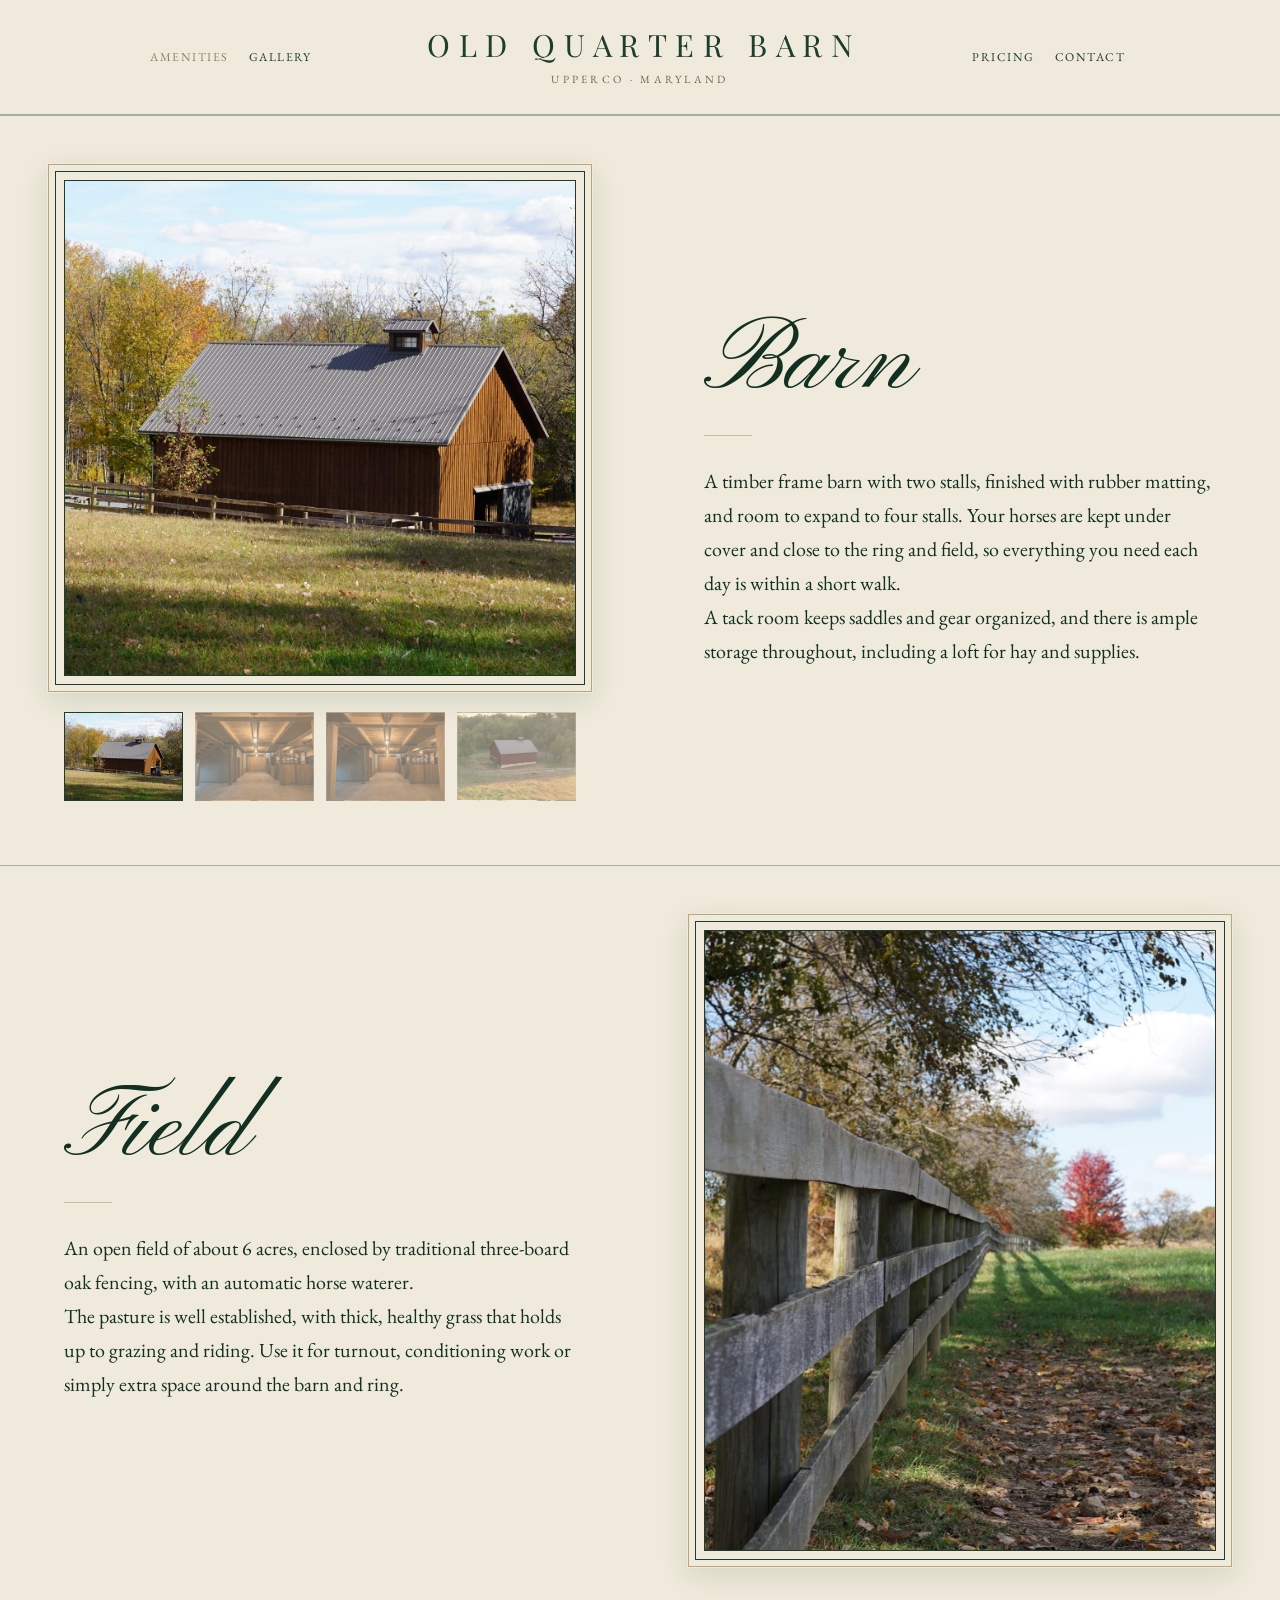
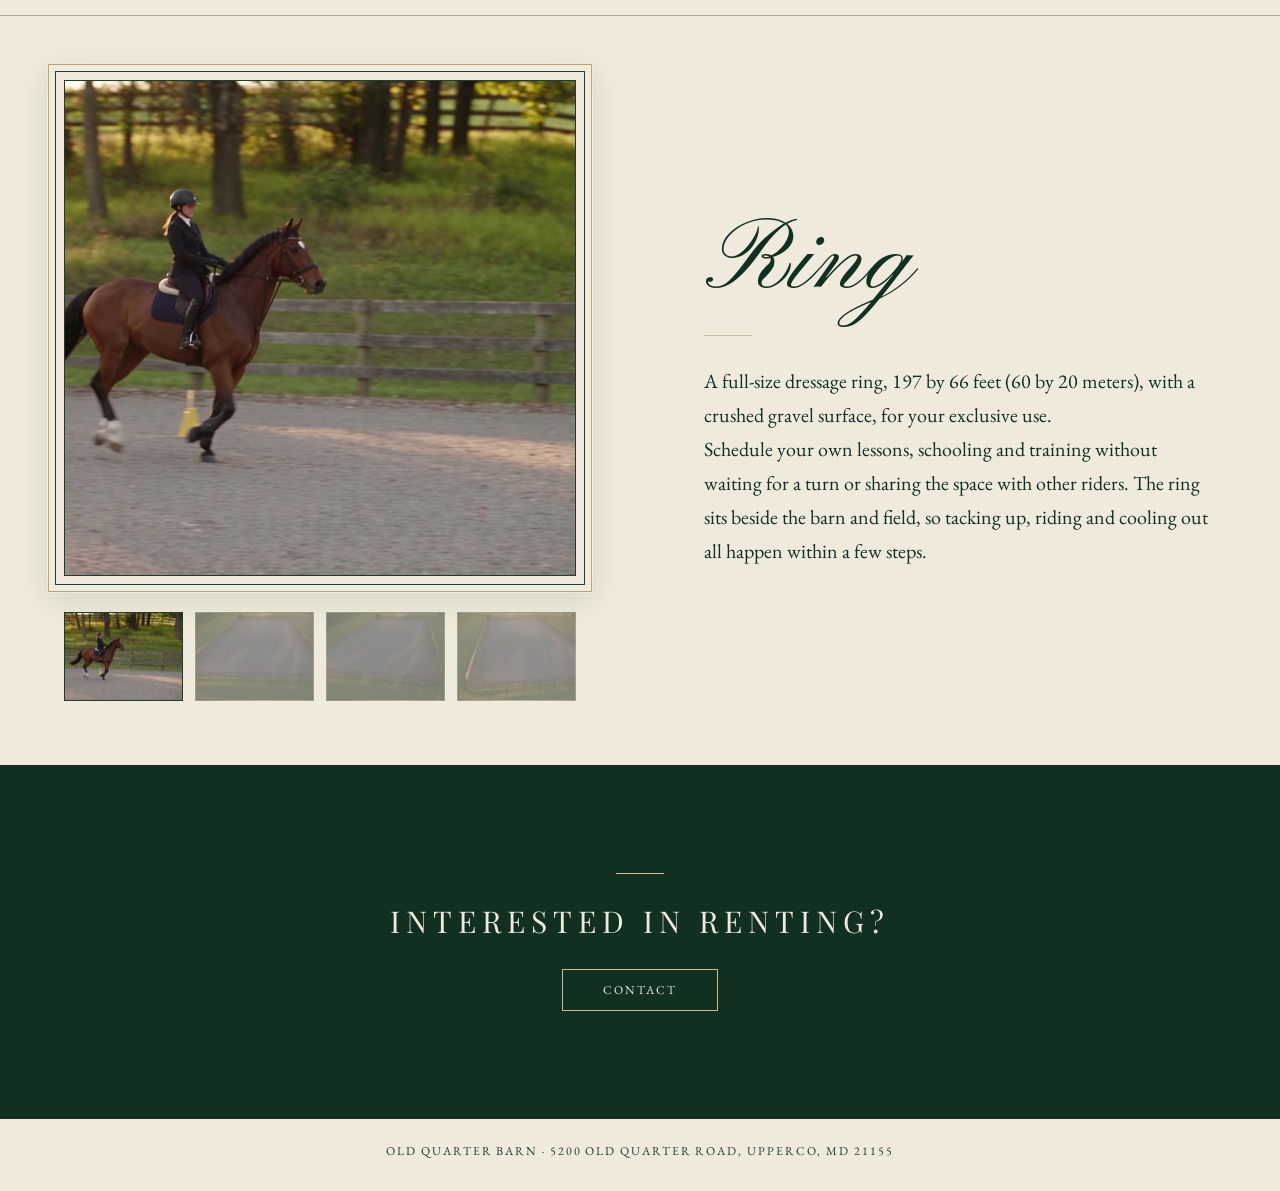
==== commit 42ce11da: "Merge new-site into main, keeping finishing-touches content Takes Ryan's restructure (separate Prici" ====
--- a/amenities.html
+++ b/amenities.html
@@ -1,11 +1,11 @@
 <!DOCTYPE html><html lang="en"><head><meta charset="utf-8"><meta name="viewport" content="width=device-width, initial-scale=1"><title>Amenities · Old Quarter Barn</title><link rel="preconnect" href="https://fonts.googleapis.com"><link href="https://fonts.googleapis.com/css2?family=Pinyon+Script&family=Playfair+Display:wght@400;500&family=EB+Garamond:ital,wght@0,400;1,400&family=Cormorant+Garamond:ital,wght@0,300;0,400&display=swap" rel="stylesheet"><link rel="stylesheet" href="style.css"></head><body><header><nav><a href="amenities.html" class="cur">Amenities</a><a href="gallery.html">Gallery</a></nav>
 <a class="brand" href="index.html"><b>Old Quarter Barn</b><span>Upperco &middot; Maryland</span></a>
 <nav><a href="pricing.html">Pricing</a><a href="contact.html">Contact</a></nav></header><section class="am" id="barn" data-k="0"><div class="am-img" style="order:0"><div class="slides"><div class="slide on" style="background-image:url(media/barn.jpg)" role="img" aria-label="Barn exterior"></div><div class="slide" style="background-image:url(media/interior.jpg)" role="img" aria-label="Stalls"></div><div class="slide" style="background-image:url(media/interior-wide.jpg)" role="img" aria-label="Barn interior"></div><div class="slide" style="background-image:url(media/aerial.jpg)" role="img" aria-label="Barn from above"></div></div><div class="thumbs"><button class="th on" data-n="0" style="background-image:url(media/barn.jpg)" aria-label="Barn exterior"></button><button class="th" data-n="1" style="background-image:url(media/interior.jpg)" aria-label="Stalls"></button><button class="th" data-n="2" style="background-image:url(media/interior-wide.jpg)" aria-label="Barn interior"></button><button class="th" data-n="3" style="background-image:url(media/aerial.jpg)" aria-label="Barn from above"></button></div></div>
-<div class="am-txt"><h2 class="script">Barn</h2><div class="rule l"></div><p>A covered barn with two stalls, rubber matting in the stalls, and an upstairs. The barn can be upgraded to four stalls. Your horses are kept under cover and close to the ring and field, so everything you need each day is within a short walk. The barn is yours alone for the length of the rental, with no other tenants on site.</p></div></section><section class="am" id="field" data-k="1"><div class="am-img" style="order:2"><div class="slides"><div class="slide on" style="background-image:url(media/fence.jpg)" role="img" aria-label="Fence line and field"></div><div class="slide" style="background-image:url(media/barn-front.jpg)" role="img" aria-label="Open field"></div><div class="slide" style="background-image:url(media/barn-side.jpg)" role="img" aria-label="Field and barn"></div><div class="slide" style="background-image:url(media/aerial.jpg)" role="img" aria-label="Aerial view"></div></div><div class="thumbs"><button class="th on" data-n="0" style="background-image:url(media/fence.jpg)" aria-label="Fence line and field"></button><button class="th" data-n="1" style="background-image:url(media/barn-front.jpg)" aria-label="Open field"></button><button class="th" data-n="2" style="background-image:url(media/barn-side.jpg)" aria-label="Field and barn"></button><button class="th" data-n="3" style="background-image:url(media/aerial.jpg)" aria-label="Aerial view"></button></div></div>
-<div class="am-txt"><h2 class="script">Field</h2><div class="rule l"></div><p>An open field with room to ride, hack and park. The field has an automatic horse waterer. Use it for conditioning work, turnout or simply extra space around the barn and ring. Like the rest of the property, the field is exclusively yours for the month.</p></div></section><section class="am" id="ring" data-k="2"><div class="am-img" style="order:0"><div class="slides"><div class="slide on" style="background-image:url(media/ring.jpg)" role="img" aria-label="Riding ring"></div><div class="slide" style="background-image:url(media/ring-wide.jpg)" role="img" aria-label="Ring footing"></div><div class="slide" style="background-image:url(media/ring-angle.jpg)" role="img" aria-label="Ring from above"></div><div class="slide" style="background-image:url(media/ride-canter.jpg)" role="img" aria-label="Riding in the ring"></div></div><div class="thumbs"><button class="th on" data-n="0" style="background-image:url(media/ring.jpg)" aria-label="Riding ring"></button><button class="th" data-n="1" style="background-image:url(media/ring-wide.jpg)" aria-label="Ring footing"></button><button class="th" data-n="2" style="background-image:url(media/ring-angle.jpg)" aria-label="Ring from above"></button><button class="th" data-n="3" style="background-image:url(media/ride-canter.jpg)" aria-label="Riding in the ring"></button></div></div>
-<div class="am-txt"><h2 class="script">Ring</h2><div class="rule l"></div><p>A riding ring reserved for your use throughout the month. The ring is Olympic sized, with a crushed gravel surface. Schedule your own lessons, schooling and training without waiting for a turn or sharing the space with other riders. The ring sits beside the barn and field, which keeps tacking up, riding and cooling out within one stretch of the property.</p></div></section><section class="cta"><div class="rule"></div><h2>Interested in renting?</h2><a class="btn ghost" href="contact.html">Contact</a></section><footer>Old Quarter Barn · 5200 Old Quarter Road, Upperco, MD 21155</footer>
+<div class="am-txt"><h2 class="script">Barn</h2><div class="rule l"></div><p>A timber frame barn with two stalls, finished with rubber matting, and room to expand to four stalls. Your horses are kept under cover and close to the ring and field, so everything you need each day is within a short walk.</p><p>A tack room keeps saddles and gear organized, and there is ample storage throughout, including a loft for hay and supplies.</p></div></section><section class="am" id="field" data-k="1"><div class="am-img" style="order:2"><div class="slides"><div class="slide on" style="background-image:url(media/fence.jpg)" role="img" aria-label="Fence line and field"></div></div></div>
+<div class="am-txt"><h2 class="script">Field</h2><div class="rule l"></div><p>An open field of about 6 acres, enclosed by traditional three-board oak fencing, with an automatic horse waterer.</p><p>The pasture is well established, with thick, healthy grass that holds up to grazing and riding. Use it for turnout, conditioning work or simply extra space around the barn and ring.</p></div></section><section class="am" id="ring" data-k="2"><div class="am-img" style="order:0"><div class="slides"><div class="slide on" style="background-image:url(media/ride-canter.jpg)" role="img" aria-label="Riding in the ring"></div><div class="slide" style="background-image:url(media/ring.jpg)" role="img" aria-label="Riding ring"></div><div class="slide" style="background-image:url(media/ring-wide.jpg)" role="img" aria-label="Ring footing"></div><div class="slide" style="background-image:url(media/ring-angle.jpg)" role="img" aria-label="Ring from above"></div></div><div class="thumbs"><button class="th on" data-n="0" style="background-image:url(media/ride-canter.jpg)" aria-label="Riding in the ring"></button><button class="th" data-n="1" style="background-image:url(media/ring.jpg)" aria-label="Riding ring"></button><button class="th" data-n="2" style="background-image:url(media/ring-wide.jpg)" aria-label="Ring footing"></button><button class="th" data-n="3" style="background-image:url(media/ring-angle.jpg)" aria-label="Ring from above"></button></div></div>
+<div class="am-txt"><h2 class="script">Ring</h2><div class="rule l"></div><p>A full-size dressage ring, 197 by 66 feet (60 by 20 meters), with a crushed gravel surface, for your exclusive use.</p><p>Schedule your own lessons, schooling and training without waiting for a turn or sharing the space with other riders. The ring sits beside the barn and field, so tacking up, riding and cooling out all happen within a few steps.</p></div></section><section class="cta"><div class="rule"></div><h2>Interested in renting?</h2><a class="btn ghost" href="contact.html">Contact</a></section><footer>Old Quarter Barn · 5200 Old Quarter Road, Upperco, MD 21155</footer>
 <script>
 document.querySelectorAll('.am').forEach(function(sec){var sl=sec.querySelectorAll('.slide'),th=sec.querySelectorAll('.th'),i=0;
 function go(n){i=(n+sl.length)%sl.length;sl.forEach(function(s,k){s.classList.toggle('on',k==i)});th.forEach(function(t,k){t.classList.toggle('on',k==i)})}
-th.forEach(function(t){t.onclick=function(){go(+t.dataset.n)}});setInterval(function(){go(i+1)},6000)});
+th.forEach(function(t){t.onclick=function(){go(+t.dataset.n)}})});
 </script></body></html>
--- a/style.css
+++ b/style.css
@@ -29,13 +29,16 @@
 .intro{padding:12vh 5vw;display:flex;gap:28px;justify-content:center;align-items:flex-start;flex-wrap:wrap}
 .intro img{display:block;outline:1px solid rgba(31,61,46,.45);outline-offset:6px;object-fit:cover}
 .intro .a{width:min(280px,100%);aspect-ratio:3/4}.intro .b{width:100%;aspect-ratio:3/2;margin-bottom:22px}
-.intro p{font-size:17px;line-height:1.6;text-align:justify;margin:0 0 24px}
+.intro p{font-size:19px;line-height:1.65;margin:0 0 28px}
 .dark{padding:12vh 5vw;text-align:center;background:var(--g);color:var(--cream)}.dark.deep{background:var(--dk);padding:16vh 5vw}
 .grid4{display:grid;grid-template-columns:repeat(auto-fit,minmax(200px,1fr));gap:40px;max-width:1000px;margin:40px auto 0}
 .grid4 .n{font-size:13px;letter-spacing:.16em;text-transform:uppercase;margin-bottom:10px;color:#d3c8a4}.grid4 .t{font-size:18px;line-height:1.5;font-style:italic}
 .price{font-size:clamp(40px,6vw,72px);font-weight:300;margin-bottom:16px;color:#d3c8a4}.price small{font-size:22px;font-style:italic}
+.details{list-style:none;padding:0;margin:40px auto 0;max-width:720px;display:flex;flex-wrap:wrap;justify-content:center;gap:12px 0;font-size:12px;letter-spacing:.16em;text-transform:uppercase;color:#d3c8a4}
+.details li{padding:0 18px;border-left:1px solid rgba(200,189,154,.45)}.details li:first-child{border-left:0}
 .visit{padding:12vh 5vw 6vh;display:grid;grid-template-columns:repeat(auto-fit,minmax(300px,1fr));gap:48px;max-width:1000px;margin:0 auto}
 address{font-style:normal;font-size:22px;line-height:1.5;margin-bottom:24px}
+.call{font-size:22px;line-height:1.5;margin:0 0 40px}.call a{font-size:28px;text-decoration:none;color:inherit;border-bottom:1px solid #c8bd9a}
 .visit iframe{width:100%;min-height:300px;height:100%;border:0}
 footer{padding:24px 5vw 32px;text-align:center;font-size:12px;letter-spacing:.16em;text-transform:uppercase;color:var(--g)}footer.bt{border-top:1px solid rgba(31,61,46,.35)}
 .logo{display:inline-flex;align-items:center;justify-content:center;width:44px;height:44px;border:1px solid var(--line);border-radius:50%;outline:1px solid var(--line);outline-offset:3px;font-size:18px;margin-bottom:20px}
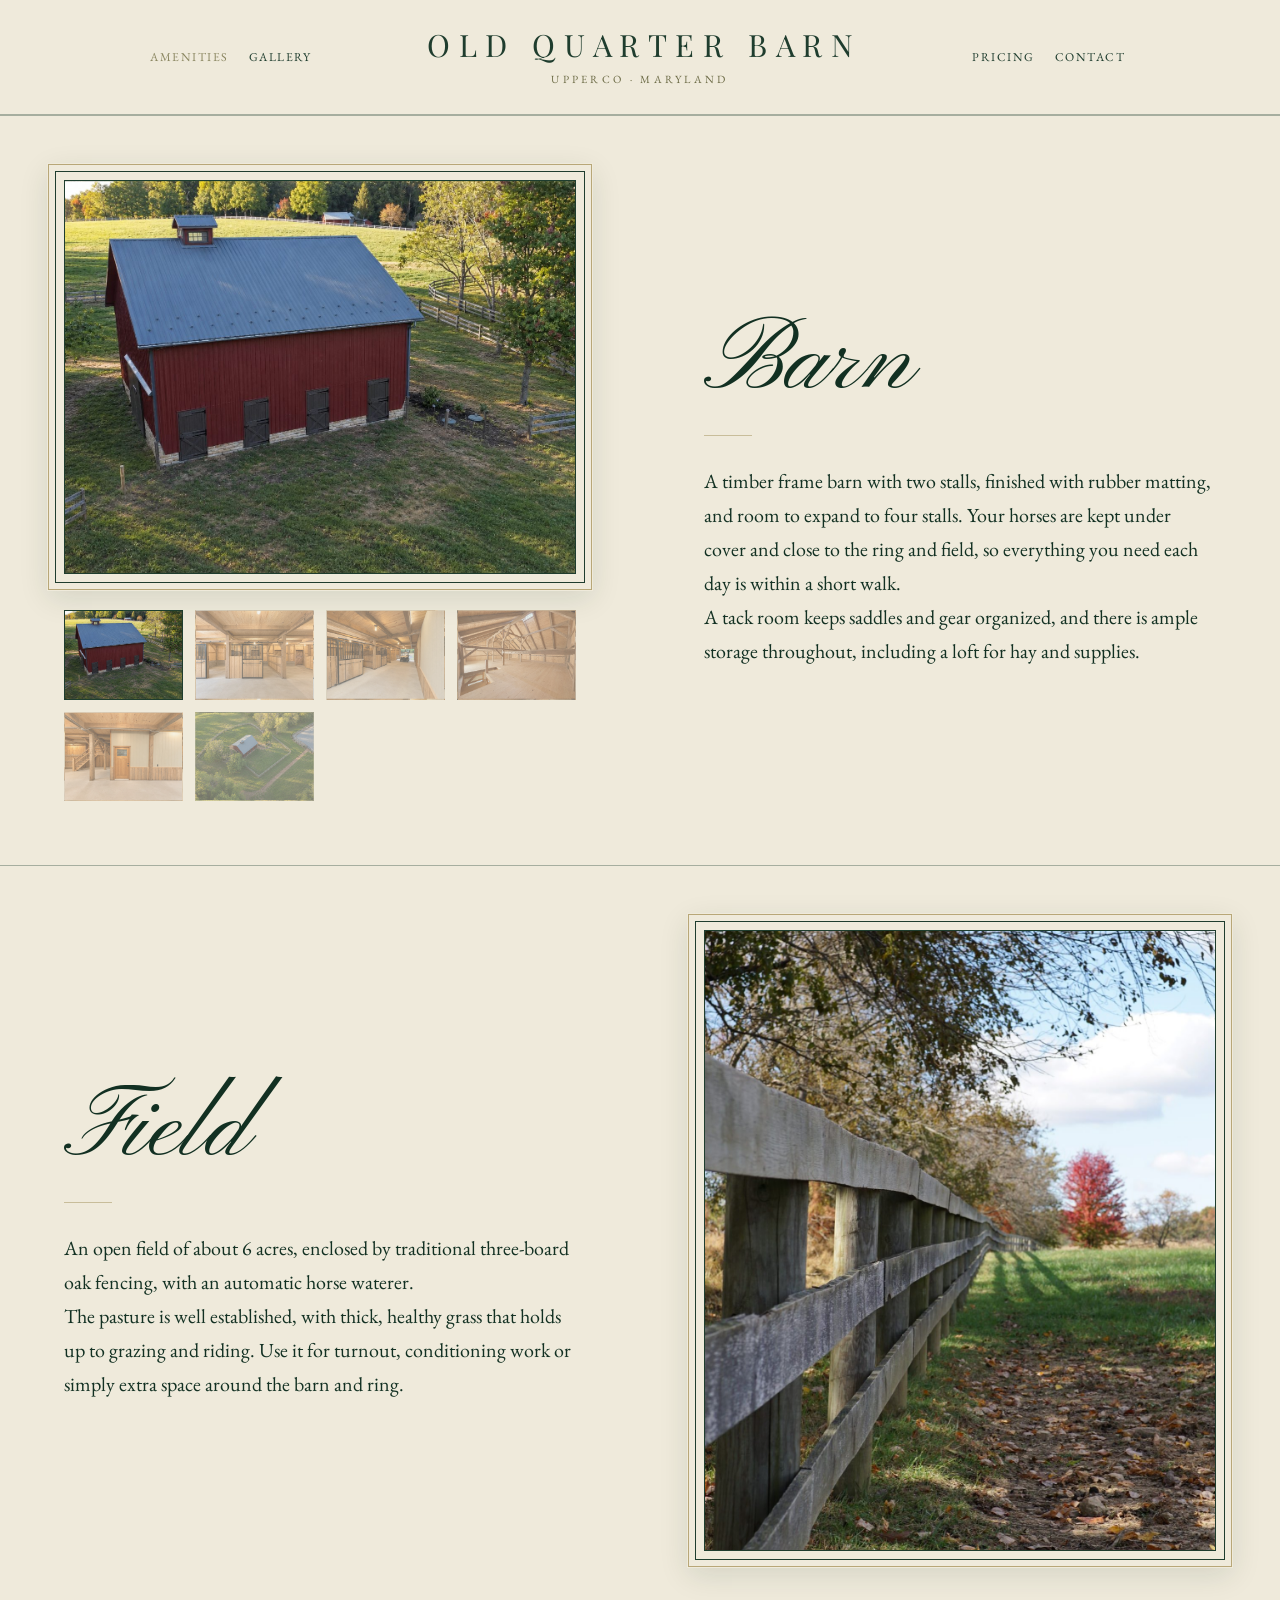
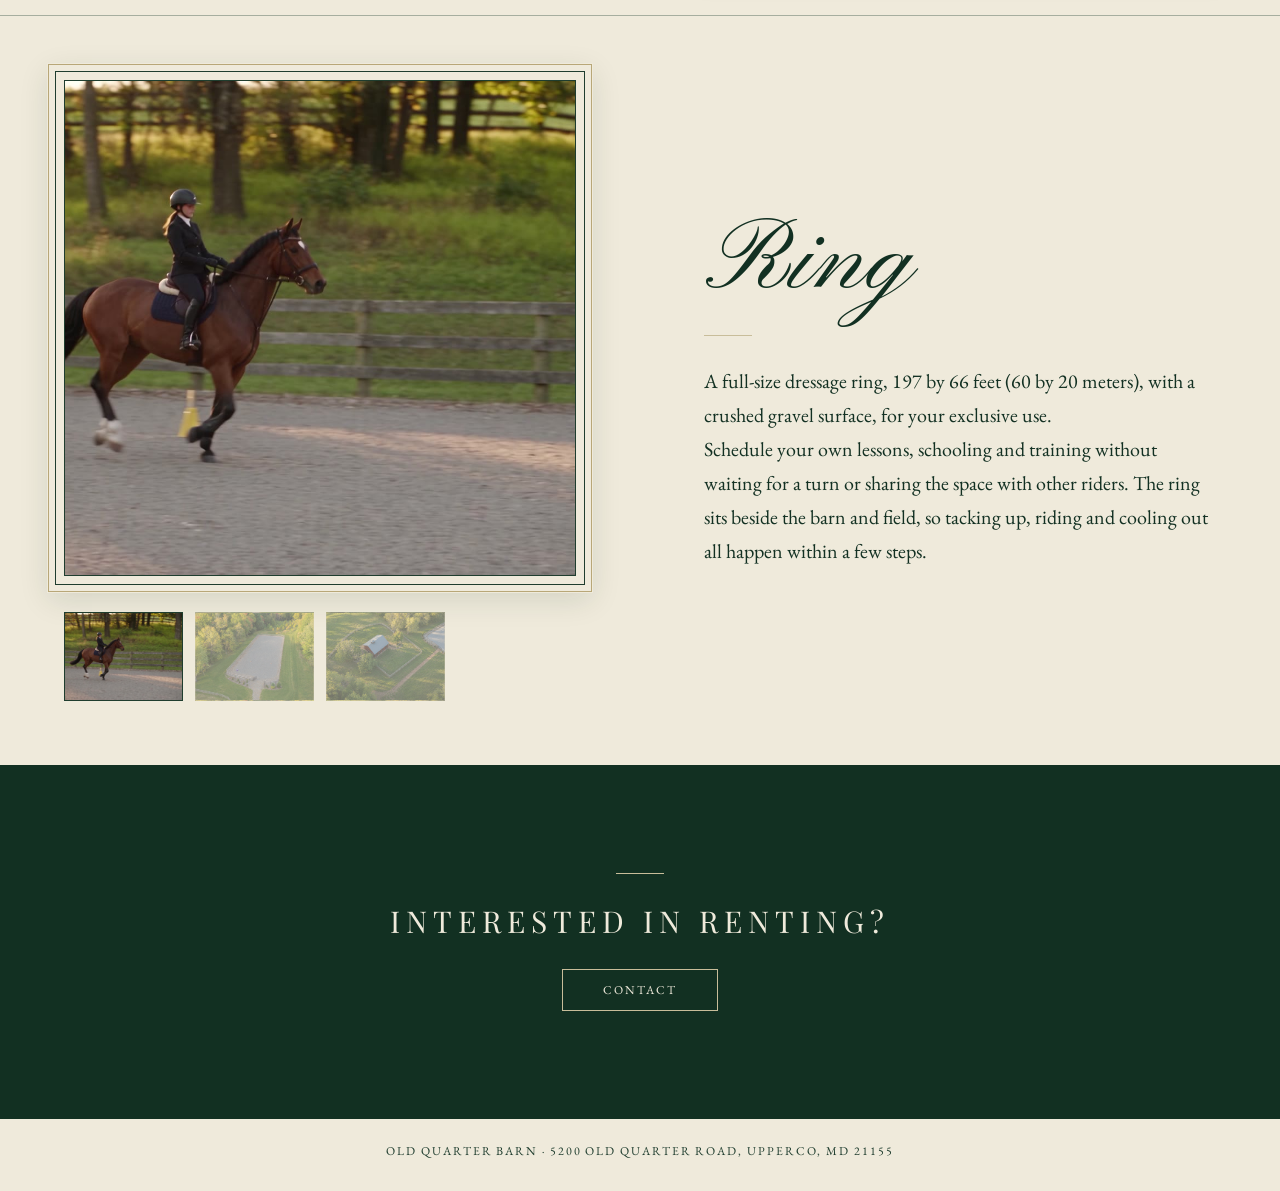
==== commit 709a9ee9: "updated gallery" ====
--- a/amenities.html
+++ b/amenities.html
@@ -1,8 +1,8 @@
 <!DOCTYPE html><html lang="en"><head><meta charset="utf-8"><meta name="viewport" content="width=device-width, initial-scale=1"><title>Amenities · Old Quarter Barn</title><link rel="preconnect" href="https://fonts.googleapis.com"><link href="https://fonts.googleapis.com/css2?family=Pinyon+Script&family=Playfair+Display:wght@400;500&family=EB+Garamond:ital,wght@0,400;1,400&family=Cormorant+Garamond:ital,wght@0,300;0,400&display=swap" rel="stylesheet"><link rel="stylesheet" href="style.css"></head><body><header><nav><a href="amenities.html" class="cur">Amenities</a><a href="gallery.html">Gallery</a></nav>
 <a class="brand" href="index.html"><b>Old Quarter Barn</b><span>Upperco &middot; Maryland</span></a>
-<nav><a href="pricing.html">Pricing</a><a href="contact.html">Contact</a></nav></header><section class="am" id="barn" data-k="0"><div class="am-img" style="order:0"><div class="slides"><div class="slide on" style="background-image:url(media/barn.jpg)" role="img" aria-label="Barn exterior"></div><div class="slide" style="background-image:url(media/interior.jpg)" role="img" aria-label="Stalls"></div><div class="slide" style="background-image:url(media/interior-wide.jpg)" role="img" aria-label="Barn interior"></div><div class="slide" style="background-image:url(media/aerial.jpg)" role="img" aria-label="Barn from above"></div></div><div class="thumbs"><button class="th on" data-n="0" style="background-image:url(media/barn.jpg)" aria-label="Barn exterior"></button><button class="th" data-n="1" style="background-image:url(media/interior.jpg)" aria-label="Stalls"></button><button class="th" data-n="2" style="background-image:url(media/interior-wide.jpg)" aria-label="Barn interior"></button><button class="th" data-n="3" style="background-image:url(media/aerial.jpg)" aria-label="Barn from above"></button></div></div>
+<nav><a href="pricing.html">Pricing</a><a href="contact.html">Contact</a></nav></header><section class="am" id="barn" data-k="0"><div class="am-img" style="order:0"><div class="slides"><div class="slide on" style="background-image:url(media/exterior-1.jpg)" role="img" aria-label="Barn exterior"></div><div class="slide" style="background-image:url(media/interior-3.jpg)" role="img" aria-label="Stalls"></div><div class="slide" style="background-image:url(media/interior-6.jpg)" role="img" aria-label="Barn aisle"></div><div class="slide" style="background-image:url(media/interior-5.jpg)" role="img" aria-label="Hayloft"></div><div class="slide" style="background-image:url(media/interior-1.jpg)" role="img" aria-label="Barn entry and staircase"></div><div class="slide" style="background-image:url(media/aerial-new.jpg)" role="img" aria-label="Barn and ring from above"></div></div><div class="thumbs"><button class="th on" data-n="0" style="background-image:url(media/exterior-1.jpg)" aria-label="Barn exterior"></button><button class="th" data-n="1" style="background-image:url(media/interior-3.jpg)" aria-label="Stalls"></button><button class="th" data-n="2" style="background-image:url(media/interior-6.jpg)" aria-label="Barn aisle"></button><button class="th" data-n="3" style="background-image:url(media/interior-5.jpg)" aria-label="Hayloft"></button><button class="th" data-n="4" style="background-image:url(media/interior-1.jpg)" aria-label="Barn entry and staircase"></button><button class="th" data-n="5" style="background-image:url(media/aerial-new.jpg)" aria-label="Barn and ring from above"></button></div></div>
 <div class="am-txt"><h2 class="script">Barn</h2><div class="rule l"></div><p>A timber frame barn with two stalls, finished with rubber matting, and room to expand to four stalls. Your horses are kept under cover and close to the ring and field, so everything you need each day is within a short walk.</p><p>A tack room keeps saddles and gear organized, and there is ample storage throughout, including a loft for hay and supplies.</p></div></section><section class="am" id="field" data-k="1"><div class="am-img" style="order:2"><div class="slides"><div class="slide on" style="background-image:url(media/fence.jpg)" role="img" aria-label="Fence line and field"></div></div></div>
-<div class="am-txt"><h2 class="script">Field</h2><div class="rule l"></div><p>An open field of about 6 acres, enclosed by traditional three-board oak fencing, with an automatic horse waterer.</p><p>The pasture is well established, with thick, healthy grass that holds up to grazing and riding. Use it for turnout, conditioning work or simply extra space around the barn and ring.</p></div></section><section class="am" id="ring" data-k="2"><div class="am-img" style="order:0"><div class="slides"><div class="slide on" style="background-image:url(media/ride-canter.jpg)" role="img" aria-label="Riding in the ring"></div><div class="slide" style="background-image:url(media/ring.jpg)" role="img" aria-label="Riding ring"></div><div class="slide" style="background-image:url(media/ring-wide.jpg)" role="img" aria-label="Ring footing"></div><div class="slide" style="background-image:url(media/ring-angle.jpg)" role="img" aria-label="Ring from above"></div></div><div class="thumbs"><button class="th on" data-n="0" style="background-image:url(media/ride-canter.jpg)" aria-label="Riding in the ring"></button><button class="th" data-n="1" style="background-image:url(media/ring.jpg)" aria-label="Riding ring"></button><button class="th" data-n="2" style="background-image:url(media/ring-wide.jpg)" aria-label="Ring footing"></button><button class="th" data-n="3" style="background-image:url(media/ring-angle.jpg)" aria-label="Ring from above"></button></div></div>
+<div class="am-txt"><h2 class="script">Field</h2><div class="rule l"></div><p>An open field of about 6 acres, enclosed by traditional three-board oak fencing, with an automatic horse waterer.</p><p>The pasture is well established, with thick, healthy grass that holds up to grazing and riding. Use it for turnout, conditioning work or simply extra space around the barn and ring.</p></div></section><section class="am" id="ring" data-k="2"><div class="am-img" style="order:0"><div class="slides"><div class="slide on" style="background-image:url(media/ride-canter.jpg)" role="img" aria-label="Riding in the ring"></div><div class="slide" style="background-image:url(media/ring-new.jpg)" role="img" aria-label="Riding ring from above"></div><div class="slide" style="background-image:url(media/aerial-new.jpg)" role="img" aria-label="Barn and ring from above"></div></div><div class="thumbs"><button class="th on" data-n="0" style="background-image:url(media/ride-canter.jpg)" aria-label="Riding in the ring"></button><button class="th" data-n="1" style="background-image:url(media/ring-new.jpg)" aria-label="Riding ring from above"></button><button class="th" data-n="2" style="background-image:url(media/aerial-new.jpg)" aria-label="Barn and ring from above"></button></div></div>
 <div class="am-txt"><h2 class="script">Ring</h2><div class="rule l"></div><p>A full-size dressage ring, 197 by 66 feet (60 by 20 meters), with a crushed gravel surface, for your exclusive use.</p><p>Schedule your own lessons, schooling and training without waiting for a turn or sharing the space with other riders. The ring sits beside the barn and field, so tacking up, riding and cooling out all happen within a few steps.</p></div></section><section class="cta"><div class="rule"></div><h2>Interested in renting?</h2><a class="btn ghost" href="contact.html">Contact</a></section><footer>Old Quarter Barn · 5200 Old Quarter Road, Upperco, MD 21155</footer>
 <script>
 document.querySelectorAll('.am').forEach(function(sec){var sl=sec.querySelectorAll('.slide'),th=sec.querySelectorAll('.th'),i=0;
